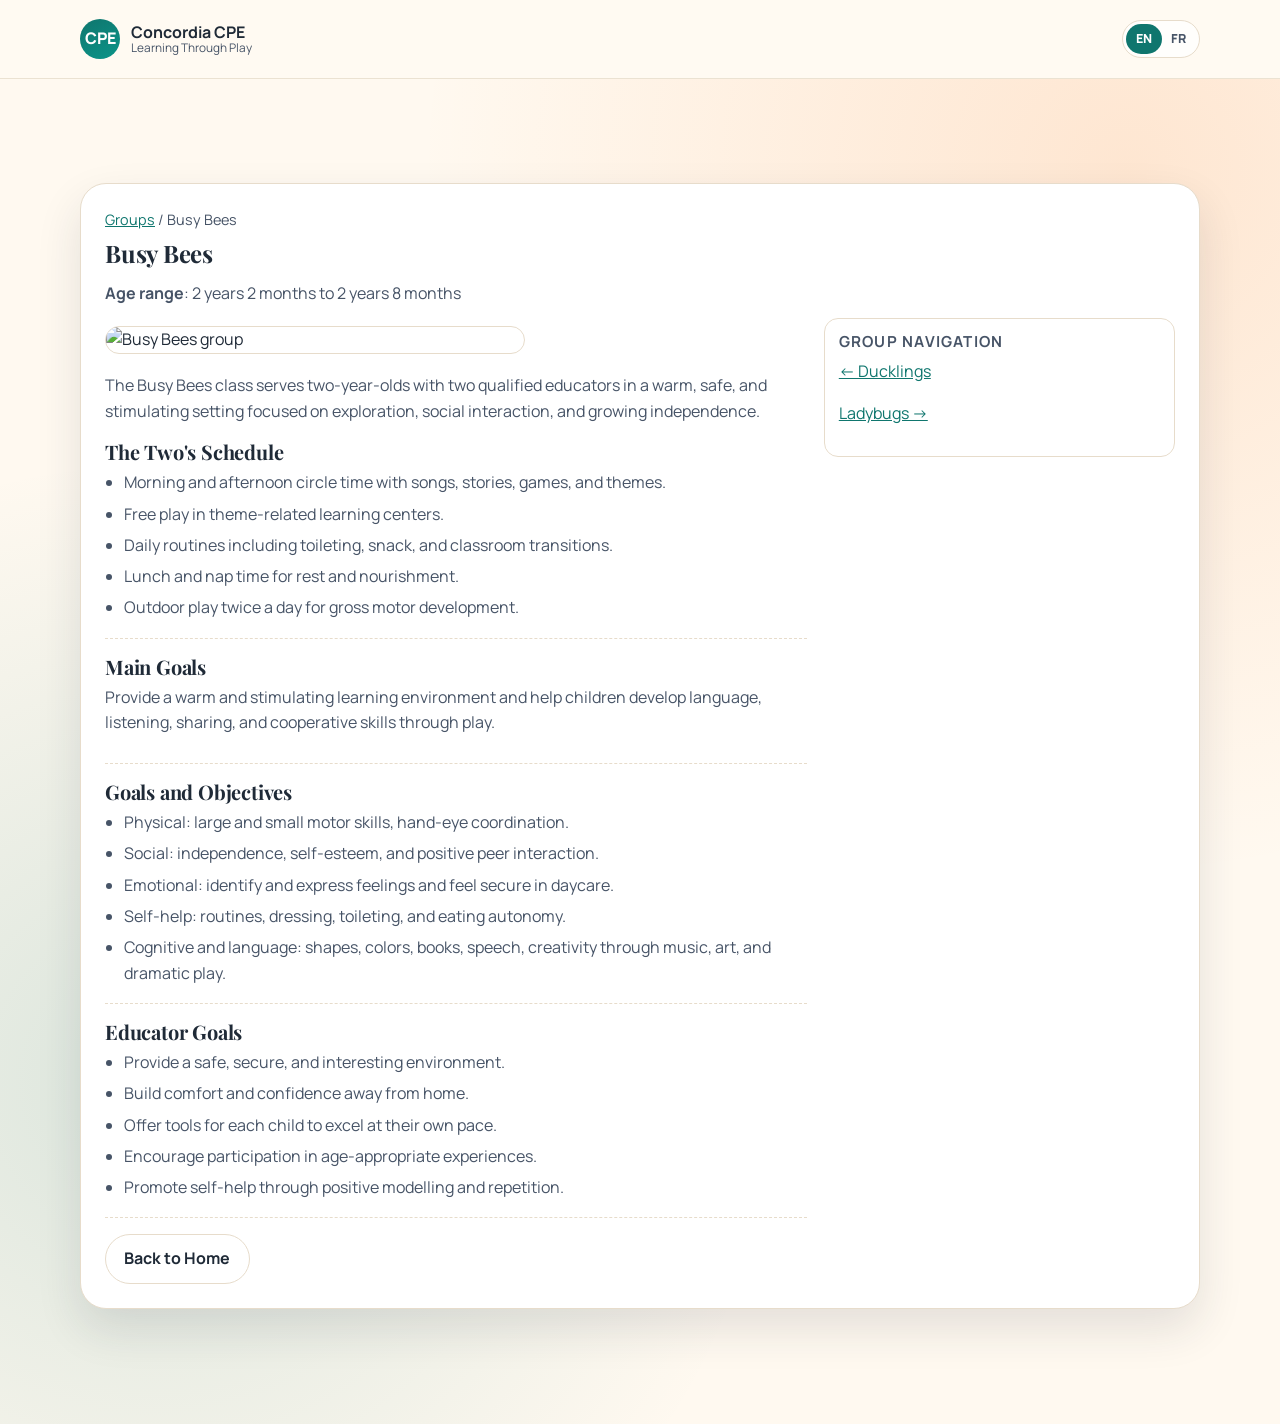
==== groups/busy-bees.html @ 6edb6fa4 "Initial website commit" ====
<!doctype html>
<html lang="en">
  <head>
    <meta charset="UTF-8" />
    <meta name="viewport" content="width=device-width, initial-scale=1.0" />
    <meta
      name="description"
      content="Concordia CPE group details and age information."
    />
    <title>Busy Bees | Concordia CPE</title>
    <link rel="preconnect" href="https://fonts.googleapis.com" />
    <link rel="preconnect" href="https://fonts.gstatic.com" crossorigin />
    <link
      href="https://fonts.googleapis.com/css2?family=Manrope:wght@400;500;700;800&family=Playfair+Display:wght@600;700&display=swap"
      rel="stylesheet"
    />
    <link rel="stylesheet" href="../styles.css" />
  </head>
  <body data-group-id="busy-bees">
    <header class="site-header" id="top">
      <div class="container nav-wrap">
        <a class="brand" href="../index.html#top" aria-label="Concordia CPE home" data-i18n-aria-label="brandAriaLabel">
          <span class="brand-badge">CPE</span>
          <span class="brand-text">
            <strong>Concordia CPE</strong>
            <small data-i18n="brandTagline">Learning Through Play</small>
          </span>
        </a>

        <div class="header-controls">
          <div class="lang-toggle" role="group" aria-label="Language selector" data-i18n-aria-label="languageSelector">
            <button class="lang-btn is-active" type="button" data-lang="en">EN</button>
            <button class="lang-btn" type="button" data-lang="fr">FR</button>
          </div>
        </div>
      </div>
    </header>

    <main class="group-page-main">
      <section class="section">
        <div class="container group-page-wrap">
          <p class="group-breadcrumb">
            <a href="../index.html#groups">Groups</a> / <span id="groupBreadcrumbName">Busy Bees</span>
          </p>
          <h1 id="groupTitle">Busy Bees</h1>
          <p class="group-age"><strong id="groupAgeLabel">Age range</strong>: <span id="groupAge"></span></p>
          <div class="group-page-layout">
            <article class="group-main-column">
              <img id="groupImage" class="group-image" src="" alt="Busy Bees group" loading="lazy" />
              <p id="groupDescription"></p>
              <div id="groupSections" class="group-sections"></div>
              <a id="backHomeLink" class="btn btn-ghost" href="../index.html#groups">Back to Home</a>
            </article>

            <aside class="group-side-column">
              <section class="group-side-card">
                <h3 id="groupNavTitle">Group navigation</h3>
                <p><a id="prevGroupLink" href="#"></a></p>
                <p><a id="nextGroupLink" href="#"></a></p>
              </section>
            </aside>
          </div>
        </div>
      </section>
    </main>

    <script src="../group-page.js"></script>
  </body>
</html>
---- styles.css ----
:root {
  --bg: #fff9f0;
  --surface: #ffffff;
  --surface-alt: #f7f2ea;
  --ink: #1f2a37;
  --ink-soft: #475467;
  --accent: #0f766e;
  --accent-2: #f97316;
  --border: #e7dccb;
  --shadow: 0 20px 45px rgba(31, 42, 55, 0.12);
  --radius-lg: 26px;
  --radius-md: 16px;
  --max-width: 1120px;
}

* {
  box-sizing: border-box;
}

html {
  scroll-behavior: smooth;
}

body {
  margin: 0;
  font-family: "Manrope", "Segoe UI", sans-serif;
  color: var(--ink);
  background:
    radial-gradient(circle at 88% 12%, rgba(249, 115, 22, 0.14), transparent 42%),
    radial-gradient(circle at 12% 76%, rgba(15, 118, 110, 0.15), transparent 40%),
    var(--bg);
  line-height: 1.6;
}

img {
  display: block;
  width: 100%;
  max-width: 100%;
}

a {
  color: var(--accent);
}

h1,
h2,
h3 {
  margin: 0 0 0.55em;
  line-height: 1.15;
}

h1,
h2 {
  font-family: "Playfair Display", Georgia, serif;
  letter-spacing: -0.01em;
}

p {
  margin: 0 0 1rem;
  color: var(--ink-soft);
}

.container {
  width: min(100% - 2rem, var(--max-width));
  margin-inline: auto;
}

.skip-link {
  position: absolute;
  left: -999px;
  top: 0;
}

.skip-link:focus {
  left: 1rem;
  top: 1rem;
  background: var(--accent);
  color: #fff;
  border-radius: 8px;
  padding: 0.5rem 0.75rem;
  z-index: 99;
}

.site-header {
  position: sticky;
  top: 0;
  z-index: 20;
  backdrop-filter: blur(12px);
  background: color-mix(in srgb, var(--bg) 85%, white 15%);
  border-bottom: 1px solid rgba(231, 220, 203, 0.8);
}

.nav-wrap {
  display: flex;
  align-items: center;
  justify-content: space-between;
  gap: 1rem;
  min-height: 78px;
}

.header-controls {
  display: flex;
  align-items: center;
  gap: 0.75rem;
  margin-left: auto;
}

.lang-toggle {
  display: inline-flex;
  align-items: center;
  border: 1px solid var(--border);
  border-radius: 999px;
  padding: 0.2rem;
  background: rgba(255, 255, 255, 0.8);
}

.lang-btn {
  border: 0;
  background: transparent;
  border-radius: 999px;
  padding: 0.3rem 0.6rem;
  font: inherit;
  font-size: 0.78rem;
  font-weight: 800;
  color: var(--ink-soft);
  cursor: pointer;
}

.lang-btn.is-active {
  background: var(--accent);
  color: #fff;
}

.brand {
  display: flex;
  align-items: center;
  gap: 0.7rem;
  text-decoration: none;
  color: var(--ink);
}

.brand-badge {
  width: 40px;
  aspect-ratio: 1;
  border-radius: 50%;
  display: grid;
  place-items: center;
  font-weight: 800;
  color: white;
  background: linear-gradient(155deg, var(--accent), #0b9488);
}

.brand-text {
  display: flex;
  flex-direction: column;
  line-height: 1.1;
}

.brand-text small {
  font-size: 0.74rem;
  color: var(--ink-soft);
}

.site-nav {
  display: flex;
  align-items: center;
  gap: 1.2rem;
  margin-left: 0.2rem;
}

.site-nav a {
  text-decoration: none;
  color: var(--ink);
  font-weight: 600;
  position: relative;
}

.site-nav a::after {
  content: "";
  position: absolute;
  left: 0;
  bottom: -4px;
  width: 100%;
  height: 2px;
  transform: scaleX(0);
  transform-origin: left;
  background: var(--accent-2);
  transition: transform 0.25s;
}

.site-nav a:hover::after,
.site-nav a:focus-visible::after {
  transform: scaleX(1);
}

.menu-toggle {
  display: none;
  border: 0;
  background: transparent;
  cursor: pointer;
  width: 44px;
}

.menu-toggle span {
  display: block;
  width: 26px;
  height: 2px;
  background: var(--ink);
  margin: 6px auto;
}

.hero {
  position: relative;
  overflow: clip;
  padding: 5.2rem 0 3.6rem;
}

.hero-bg-shape {
  position: absolute;
  border-radius: 999px;
  filter: blur(12px);
  opacity: 0.66;
}

.hero-bg-shape-a {
  width: 290px;
  height: 290px;
  background: #f5c56f;
  right: -60px;
  top: -40px;
}

.hero-bg-shape-b {
  width: 270px;
  height: 270px;
  background: #96d5ce;
  left: -70px;
  bottom: -130px;
}

.hero-grid {
  display: grid;
  grid-template-columns: 1fr 0.95fr;
  gap: 2rem;
  align-items: center;
}

.eyebrow {
  text-transform: uppercase;
  letter-spacing: 0.16em;
  font-size: 0.76rem;
  color: var(--accent);
  font-weight: 800;
  margin-bottom: 0.95rem;
}

.hero h1 {
  font-size: clamp(2rem, 4.5vw, 3.5rem);
  margin-bottom: 0.55rem;
}

.hero p {
  font-size: clamp(1rem, 1.2vw, 1.12rem);
  max-width: 55ch;
}

.hero-actions {
  margin-top: 1.45rem;
  display: flex;
  flex-wrap: wrap;
  gap: 0.75rem;
}

.btn {
  display: inline-block;
  border-radius: 999px;
  padding: 0.7rem 1.15rem;
  text-decoration: none;
  border: 1px solid transparent;
  font-weight: 700;
  transition: transform 0.22s ease, box-shadow 0.25s ease;
}

.btn:hover,
.btn:focus-visible {
  transform: translateY(-2px);
}

.btn-primary {
  background: linear-gradient(145deg, var(--accent), #0b9488);
  color: #fff;
  box-shadow: 0 8px 20px rgba(11, 148, 136, 0.3);
}

.btn-ghost {
  color: var(--ink);
  border-color: var(--border);
  background: rgba(255, 255, 255, 0.75);
}

.hero-note {
  margin-top: 1rem;
  font-size: 0.9rem;
}

.hero-media img {
  border-radius: var(--radius-lg);
  box-shadow: var(--shadow);
  border: 6px solid #fff;
}

.section {
  padding: 4rem 0;
}

.section-title {
  margin-bottom: 1.35rem;
}

.section-title h2 {
  font-size: clamp(1.7rem, 3.1vw, 2.5rem);
}

.section-grid {
  display: grid;
  grid-template-columns: repeat(3, minmax(0, 1fr));
  gap: 1rem;
}

.about-flow {
  display: grid;
  gap: 1rem;
  max-width: none;
}

.about-block {
  background: var(--surface);
  border: 1px solid var(--border);
  border-radius: var(--radius-md);
  box-shadow: var(--shadow);
  padding: 1.35rem;
}

.about-block h2 {
  font-size: clamp(1.7rem, 3.1vw, 2.5rem);
  margin-bottom: 0.75rem;
}

.about-block p,
.about-block li {
  color: var(--ink-soft);
}

.about-block .icon-list {
  margin-top: 0.5rem;
  padding-left: 1.25rem;
}

.about-block .icon-list li::before {
  content: none;
}
.card,
.group-card,
.contact-card,
.contact-form {
  background: var(--surface);
  border-radius: var(--radius-md);
  border: 1px solid var(--border);
  box-shadow: var(--shadow);
}

.card {
  padding: 1.35rem;
}

.icon-list {
  margin: 0;
  padding-left: 1.1rem;
}

.icon-list li {
  margin-bottom: 0.6rem;
  color: var(--ink-soft);
}

.section-parents .split {
  display: grid;
  grid-template-columns: 1fr 1fr;
  gap: 1.2rem;
  background: var(--surface-alt);
  border: 1px solid var(--border);
  border-radius: var(--radius-lg);
  padding: 1.35rem;
}

.parents-intro {
  margin-bottom: 1rem;
  font-weight: 600;
}

.parents-grid {
  display: grid;
  grid-template-columns: repeat(3, minmax(0, 1fr));
  gap: 1rem;
}

.parents-grid .card {
  padding: 1.2rem;
}

.inline-link {
  font-weight: 700;
  text-decoration-thickness: 2px;
}

.groups-grid {
  display: grid;
  grid-template-columns: repeat(3, minmax(0, 1fr));
  gap: 1rem;
}

.group-card {
  padding: 1.1rem;
}

.group-card h3 {
  margin-bottom: 0.35rem;
}

.group-link {
  display: inline-block;
  margin-top: 0.4rem;
  font-weight: 700;
  text-decoration-thickness: 2px;
}

.group-page-main {
  padding: 2.5rem 0 3.2rem;
}

.group-page-wrap {
  background: var(--surface);
  border: 1px solid var(--border);
  border-radius: var(--radius-lg);
  box-shadow: var(--shadow);
  padding: 1.5rem;
}

.group-page-layout {
  display: grid;
  grid-template-columns: minmax(0, 1.8fr) minmax(240px, 0.9fr);
  gap: 1.1rem;
  align-items: start;
}

.group-main-column {
  min-width: 0;
}

.group-side-column {
  position: sticky;
  top: 95px;
}

.group-side-card {
  background: #fff;
  border: 1px solid var(--border);
  border-radius: 14px;
  padding: 0.85rem;
  margin-bottom: 0.75rem;
}

.group-side-card h3 {
  font-size: 0.95rem;
  text-transform: uppercase;
  letter-spacing: 0.08em;
  margin-bottom: 0.55rem;
  color: var(--ink-soft);
}

#groupSectionNav {
  display: grid;
  gap: 0.35rem;
}

#groupSectionNav a {
  text-decoration: none;
  font-weight: 600;
}

.group-breadcrumb {
  font-size: 0.9rem;
  margin-bottom: 0.55rem;
}

.group-age {
  margin-bottom: 0.75rem;
}

.group-image {
  margin: 0.5rem 0 1.2rem;
  max-width: 420px;
  border-radius: 14px;
  border: 1px solid var(--border);
  background: #fff;
}

.group-sections {
  margin-top: 1rem;
}

.parent-page-wrap {
  max-width: 860px;
  background: var(--surface);
  border: 1px solid var(--border);
  border-radius: var(--radius-lg);
  box-shadow: var(--shadow);
  padding: 1.5rem;
}

.parent-page-content p {
  margin-bottom: 0.9rem;
}

.parent-page-links {
  display: flex;
  flex-wrap: wrap;
  gap: 0.65rem;
  margin: 1rem 0 1.15rem;
}

.faq-item {
  border: 1px solid var(--border);
  border-radius: 12px;
  padding: 0.85rem;
  margin-bottom: 0.7rem;
  background: #fff;
}

.faq-item h3 {
  font-size: 1rem;
  margin-bottom: 0.35rem;
}

.group-section-block {
  margin-bottom: 1rem;
  padding-bottom: 0.7rem;
  border-bottom: 1px dashed var(--border);
}

.group-section-block h2 {
  font-size: 1.25rem;
  margin-bottom: 0.45rem;
}

.group-section-block ul {
  margin: 0.4rem 0 0;
  padding-left: 1.2rem;
}

.group-section-block li {
  color: var(--ink-soft);
  margin-bottom: 0.35rem;
}

@media (max-width: 920px) {
  .group-page-layout {
    grid-template-columns: 1fr;
  }

  .group-side-column {
    position: static;
  }
}

.gallery-grid {
  display: grid;
  grid-template-columns: repeat(3, minmax(0, 1fr));
  gap: 0.85rem;
}

.gallery-filters {
  display: flex;
  flex-wrap: wrap;
  gap: 0.5rem;
  margin-bottom: 1rem;
}

.filter-btn {
  border: 1px solid var(--border);
  background: var(--surface);
  color: var(--ink);
  border-radius: 999px;
  padding: 0.45rem 0.85rem;
  font: inherit;
  font-size: 0.86rem;
  font-weight: 700;
  cursor: pointer;
  transition: transform 0.2s ease, background-color 0.2s ease;
}

.filter-btn:hover,
.filter-btn:focus-visible {
  transform: translateY(-1px);
}

.filter-btn.is-active {
  background: var(--accent);
  color: #fff;
  border-color: var(--accent);
}

.gallery-item {
  margin: 0;
  background: #fff;
  border: 1px solid var(--border);
  border-radius: 14px;
  overflow: hidden;
  box-shadow: var(--shadow);
  transition: transform 0.25s ease, opacity 0.25s ease;
}

.gallery-item.hidden {
  display: none;
}

.gallery-item img {
  border-radius: 14px;
  min-height: 220px;
  object-fit: cover;
  box-shadow: none;
}

.gallery-item figcaption {
  padding: 0.6rem 0.75rem 0.7rem;
  color: var(--ink-soft);
  font-size: 0.85rem;
  font-weight: 600;
}

.contact-grid {
  display: grid;
  grid-template-columns: 1.1fr 1fr;
  gap: 1rem;
}

.contact-card,
.contact-form {
  padding: 1.25rem;
}

.small-note {
  font-size: 0.9rem;
}

.contact-form {
  display: grid;
  gap: 0.55rem;
}

.contact-form input,
.contact-form textarea {
  border: 1px solid #d6c6af;
  border-radius: 12px;
  padding: 0.72rem 0.75rem;
  font: inherit;
  background: #fff;
}

.contact-form input:focus,
.contact-form textarea:focus {
  outline: 2px solid color-mix(in srgb, var(--accent) 55%, white);
  border-color: var(--accent);
}

.site-footer {
  padding: 1.4rem 0 2.2rem;
}

.footer-wrap {
  display: flex;
  justify-content: space-between;
  gap: 1rem;
  border-top: 1px dashed #d7c6af;
  padding-top: 1rem;
}

.footer-wrap p {
  margin: 0;
  font-size: 0.9rem;
}

.reveal {
  opacity: 0;
  transform: translateY(14px);
  transition: opacity 0.6s ease, transform 0.6s ease;
}

.reveal.visible {
  opacity: 1;
  transform: translateY(0);
}

.delay-1 {
  transition-delay: 0.14s;
}

.delay-2 {
  transition-delay: 0.24s;
}

.lang-slide {
  animation: lang-slide 0.32s ease;
}

@keyframes lang-slide {
  0% {
    opacity: 0.35;
    transform: translateX(14px);
  }

  100% {
    opacity: 1;
    transform: translateX(0);
  }
}

@media (max-width: 920px) {
  .hero-grid,
  .section-grid,
  .parents-grid,
  .groups-grid,
  .gallery-grid,
  .contact-grid,
  .section-parents .split {
    grid-template-columns: 1fr 1fr;
  }

  .hero {
    padding-top: 4.2rem;
  }
}

@media (max-width: 700px) {
  .header-controls {
    margin-left: 0;
  }

  .menu-toggle {
    display: block;
  }

  .site-nav {
    position: absolute;
    left: 1rem;
    right: 1rem;
    top: calc(100% + 0.5rem);
    display: none;
    flex-direction: column;
    align-items: flex-start;
    padding: 0.9rem;
    border-radius: 14px;
    border: 1px solid var(--border);
    background: color-mix(in srgb, white 95%, var(--bg));
    box-shadow: var(--shadow);
  }

  .site-nav.open {
    display: flex;
  }

  .hero-grid,
  .section-grid,
  .parents-grid,
  .groups-grid,
  .gallery-grid,
  .contact-grid,
  .section-parents .split {
    grid-template-columns: 1fr;
  }

  .hero h1 {
    font-size: clamp(1.8rem, 9vw, 2.5rem);
  }
}

@media (prefers-reduced-motion: reduce) {
  html {
    scroll-behavior: auto;
  }

  * {
    animation: none !important;
    transition: none !important;
  }
}
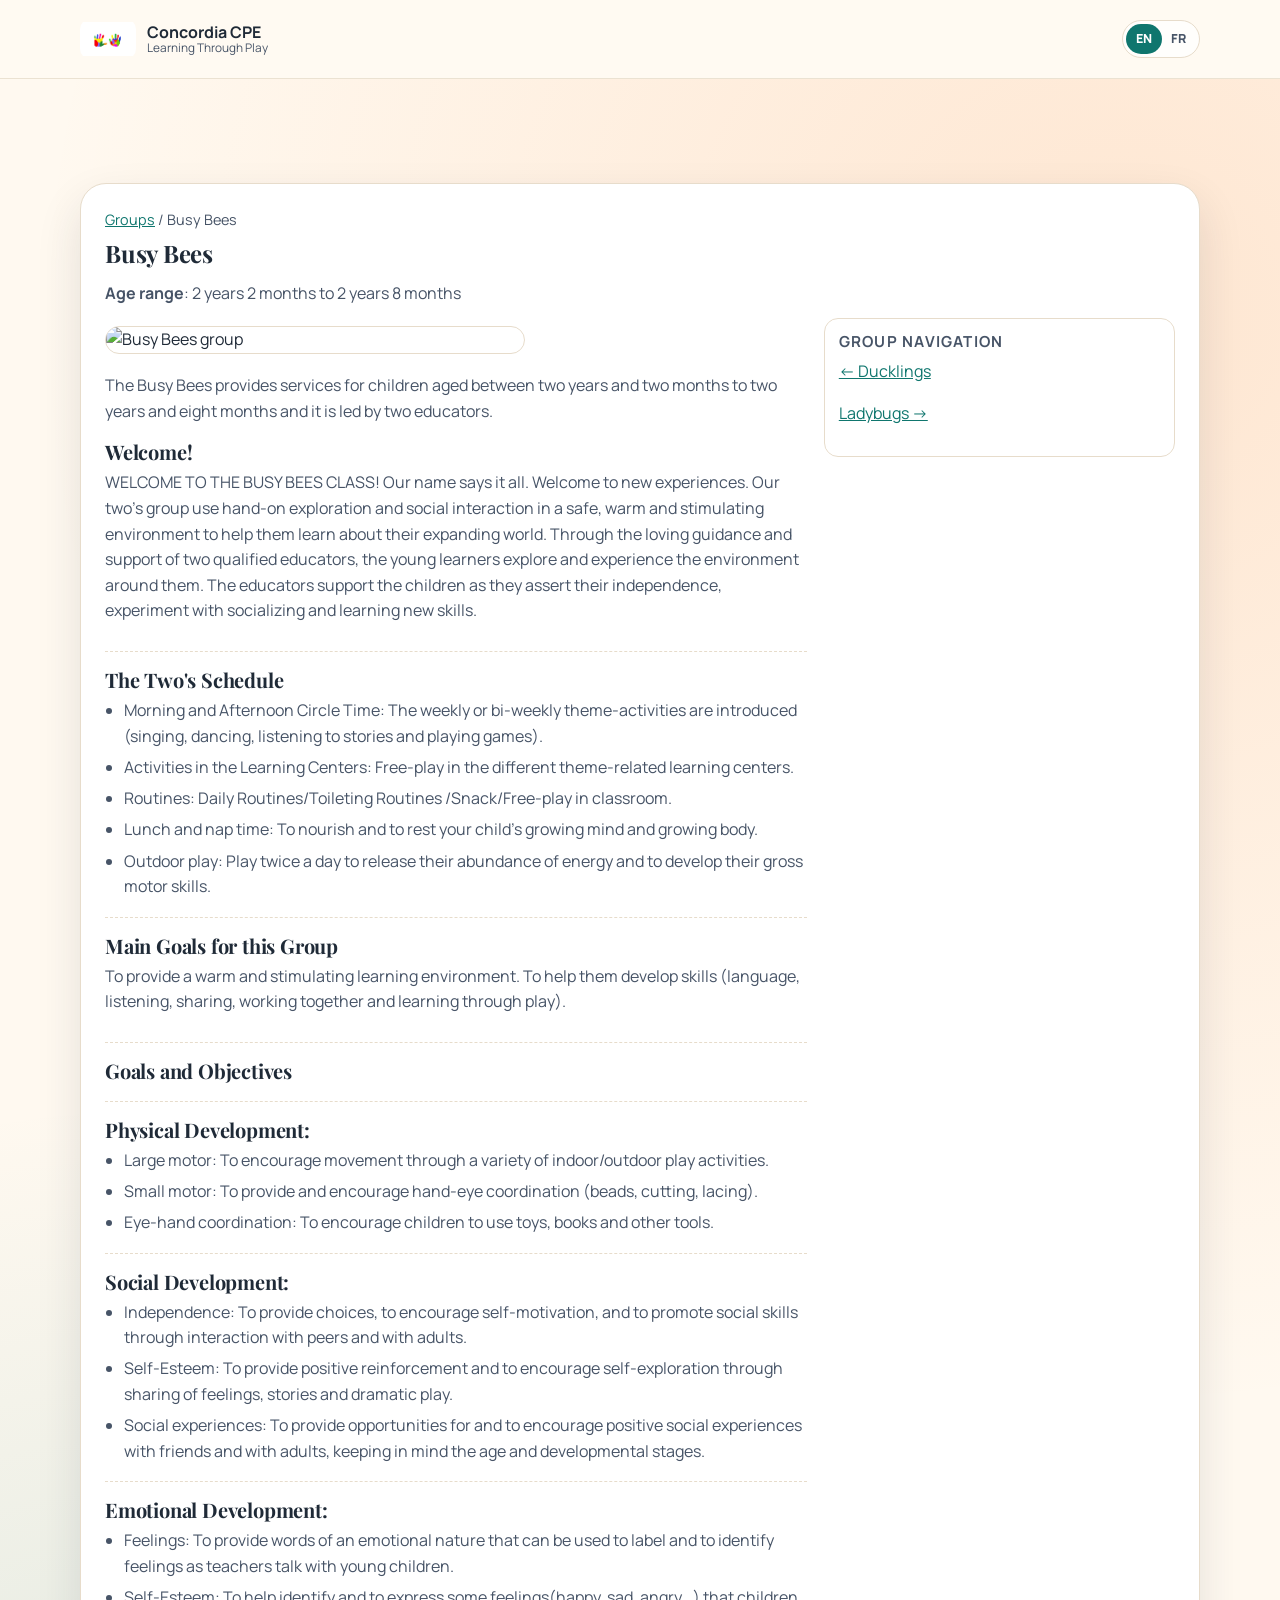
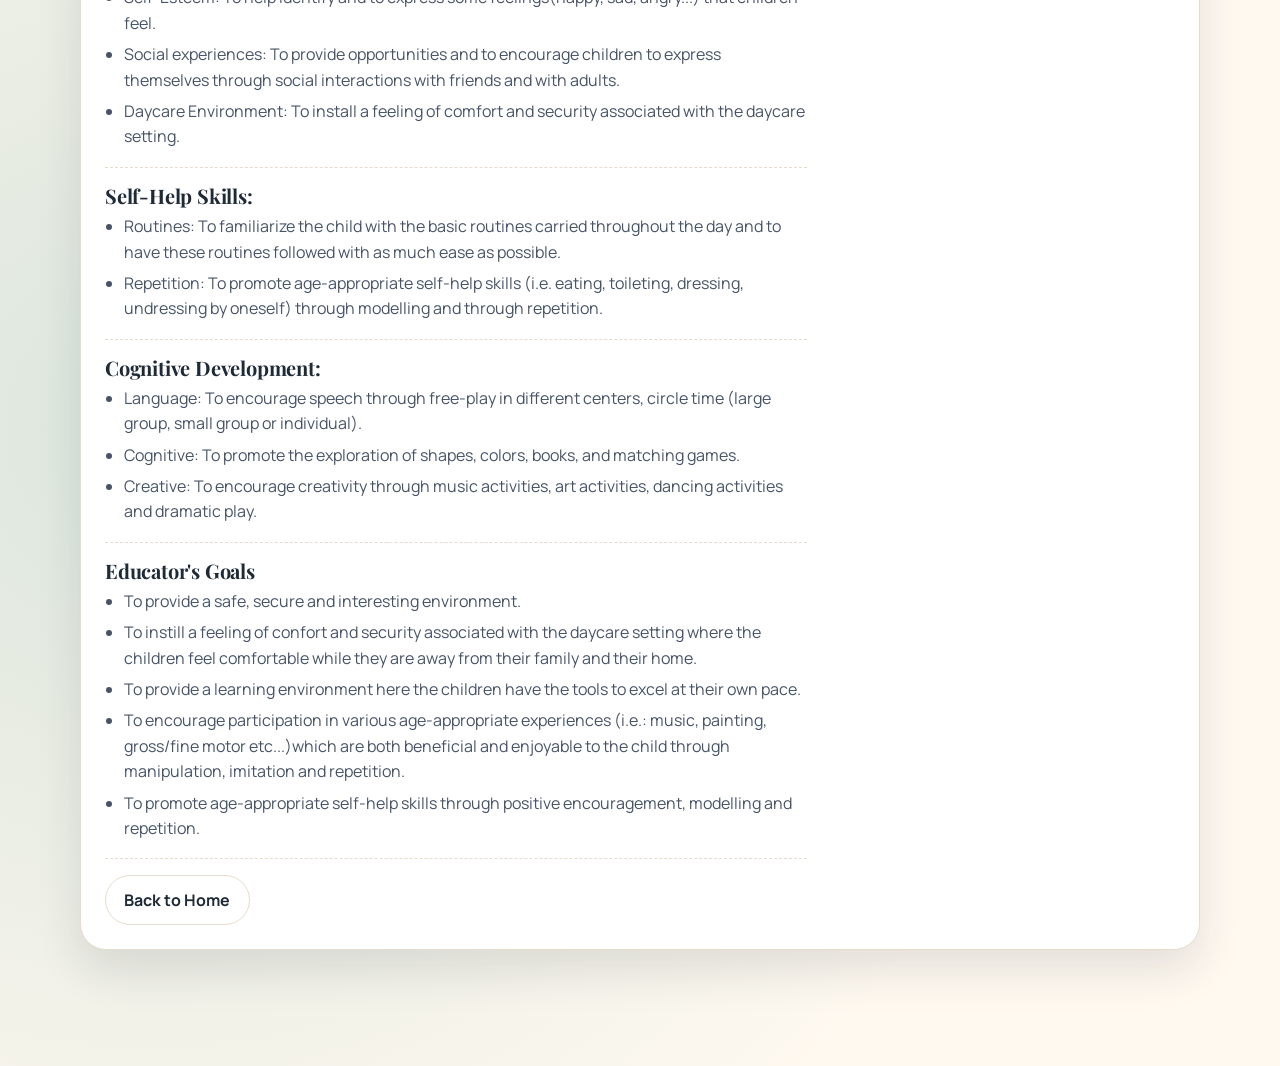
==== commit 3ddb8c95: "Fix logo display on all group and parent pages" ====
--- a/groups/busy-bees.html
+++ b/groups/busy-bees.html
@@ -20,7 +20,9 @@
     <header class="site-header" id="top">
       <div class="container nav-wrap">
         <a class="brand" href="../index.html#top" aria-label="Concordia CPE home" data-i18n-aria-label="brandAriaLabel">
-          <span class="brand-badge">CPE</span>
+          <span class="brand-badge">
+            <img src="../images/logo/Small hand_logo-01.jpg" alt="" class="brand-logo-image" />
+          </span>
           <span class="brand-text">
             <strong>Concordia CPE</strong>
             <small data-i18n="brandTagline">Learning Through Play</small>
--- a/styles.css
+++ b/styles.css
@@ -140,14 +140,18 @@
 }
 
 .brand-badge {
-  width: 40px;
-  aspect-ratio: 1;
-  border-radius: 50%;
-  display: grid;
-  place-items: center;
-  font-weight: 800;
-  color: white;
-  background: linear-gradient(155deg, var(--accent), #0b9488);
+  width: 56px;
+  height: 40px;
+  display: block;
+  overflow: hidden;
+  border-radius: 10px;
+  background: transparent;
+}
+
+.brand-logo-image {
+  width: 100%;
+  height: 100%;
+  object-fit: contain;
 }
 
 .brand-text {
@@ -351,6 +355,30 @@
   color: var(--ink-soft);
 }
 
+.about-block .mission-lead {
+  font-family: "Playfair Display", Georgia, serif;
+  font-size: clamp(1.2rem, 2.1vw, 1.45rem);
+  line-height: 1.3;
+  color: var(--ink);
+  margin-bottom: 0.65rem;
+}
+
+.about-block .mission-context {
+  margin-bottom: 0.9rem;
+}
+
+.about-block .mission-bullets {
+  margin: 0;
+  padding-left: 1.2rem;
+  list-style: disc;
+  display: grid;
+  gap: 0.5rem;
+}
+
+.about-block .mission-bullets li {
+  margin: 0;
+}
+
 .about-block .icon-list {
   margin-top: 0.5rem;
   padding-left: 1.25rem;
@@ -624,6 +652,15 @@
   display: none;
 }
 
+.gallery-open {
+  display: block;
+  width: 100%;
+  border: 0;
+  padding: 0;
+  background: transparent;
+  cursor: zoom-in;
+}
+
 .gallery-item img {
   border-radius: 14px;
   min-height: 220px;
@@ -631,11 +668,80 @@
   box-shadow: none;
 }
 
+.gallery-open:focus-visible {
+  outline: 3px solid color-mix(in srgb, var(--accent) 45%, white);
+  outline-offset: 2px;
+}
+
 .gallery-item figcaption {
   padding: 0.6rem 0.75rem 0.7rem;
   color: var(--ink-soft);
   font-size: 0.85rem;
   font-weight: 600;
+}
+
+body.lightbox-open {
+  overflow: hidden;
+}
+
+.gallery-lightbox {
+  position: fixed;
+  inset: 0;
+  z-index: 80;
+  display: none;
+}
+
+.gallery-lightbox.is-open {
+  display: grid;
+  place-items: center;
+}
+
+.gallery-lightbox-backdrop {
+  position: absolute;
+  inset: 0;
+  background: rgba(19, 27, 36, 0.78);
+}
+
+.gallery-lightbox-dialog {
+  position: relative;
+  z-index: 1;
+  width: min(92vw, 1080px);
+  max-height: 88vh;
+  background: #fff;
+  border: 1px solid var(--border);
+  border-radius: 16px;
+  box-shadow: var(--shadow);
+  padding: 0.8rem 0.8rem 0.65rem;
+  display: grid;
+  gap: 0.55rem;
+}
+
+.gallery-lightbox-dialog img {
+  width: 100%;
+  max-height: calc(88vh - 110px);
+  object-fit: contain;
+  border-radius: 12px;
+  background: #f2f2f2;
+}
+
+.gallery-lightbox-dialog p {
+  margin: 0;
+  font-size: 0.9rem;
+}
+
+.gallery-lightbox-close {
+  position: absolute;
+  top: 0.35rem;
+  right: 0.35rem;
+  width: 34px;
+  height: 34px;
+  border: 1px solid var(--border);
+  border-radius: 999px;
+  background: #fff;
+  color: var(--ink);
+  font-size: 1.35rem;
+  line-height: 1;
+  cursor: pointer;
 }
 
 .contact-grid {
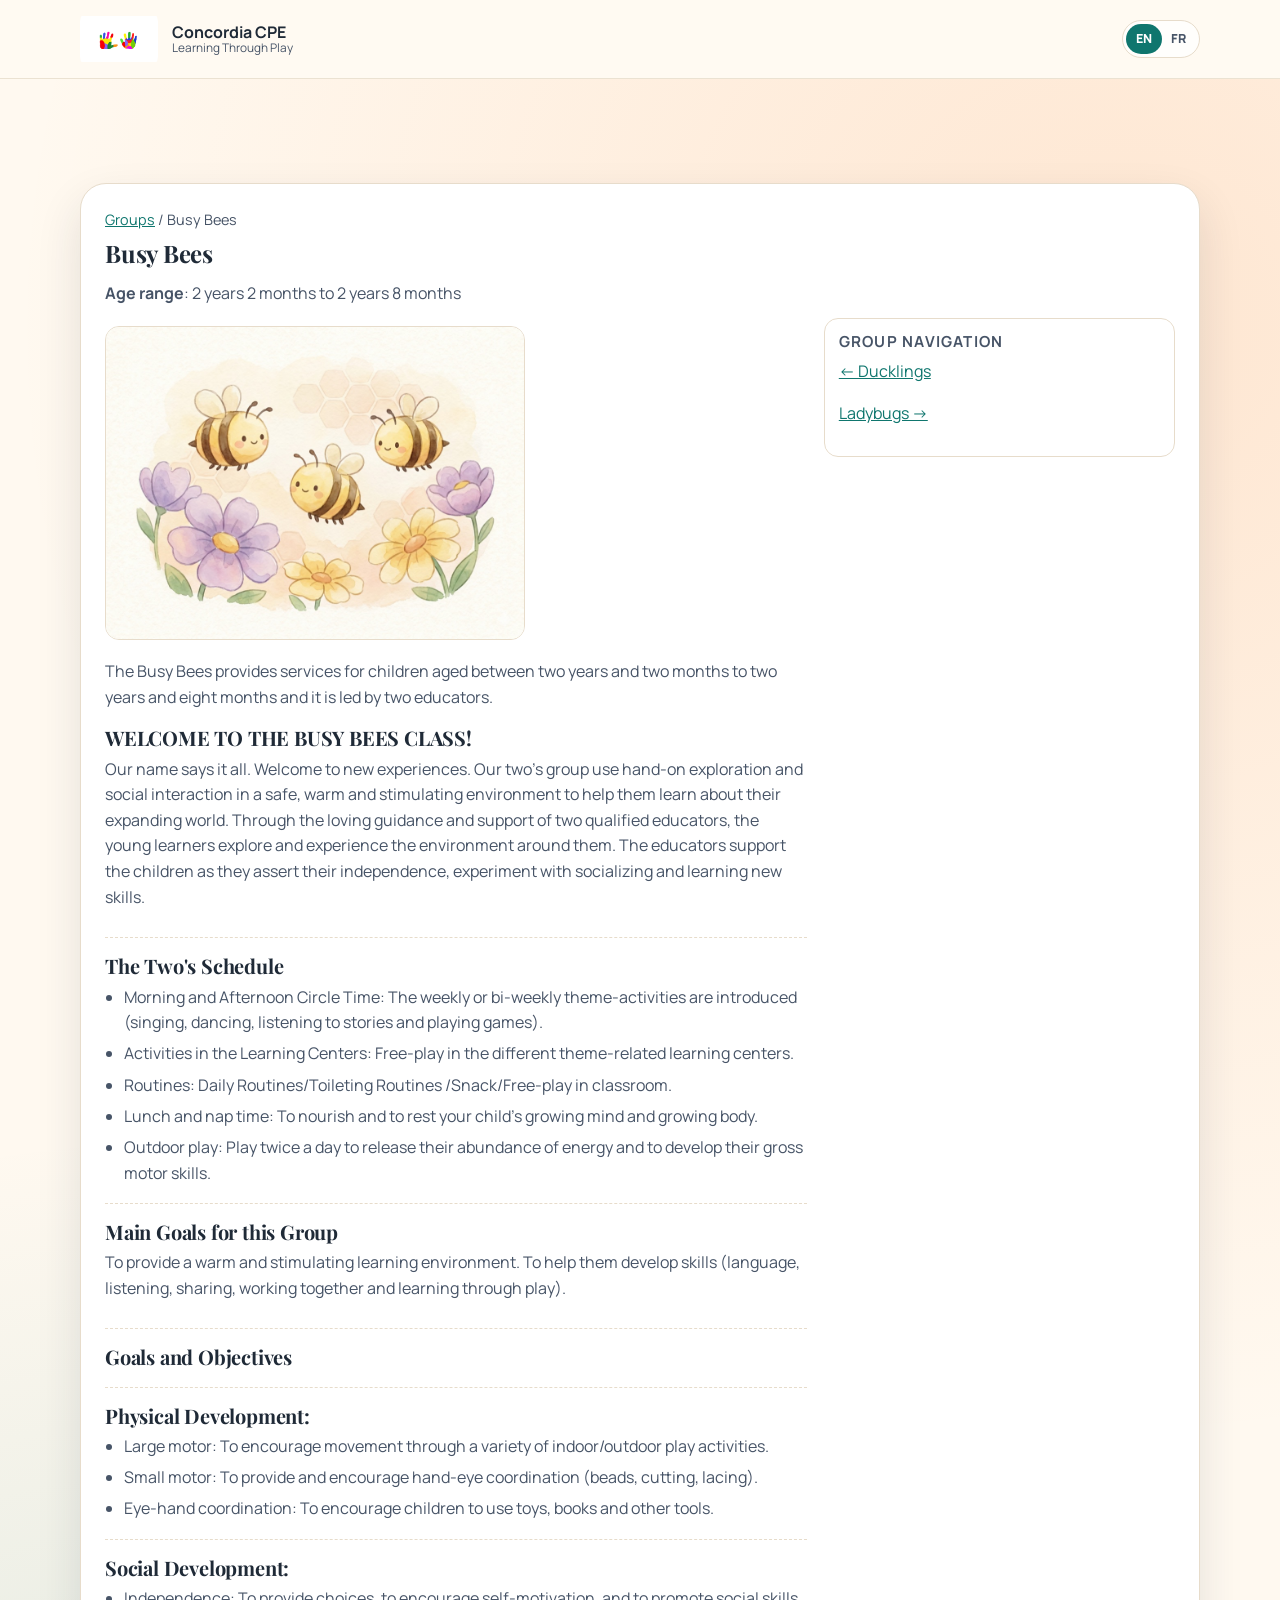
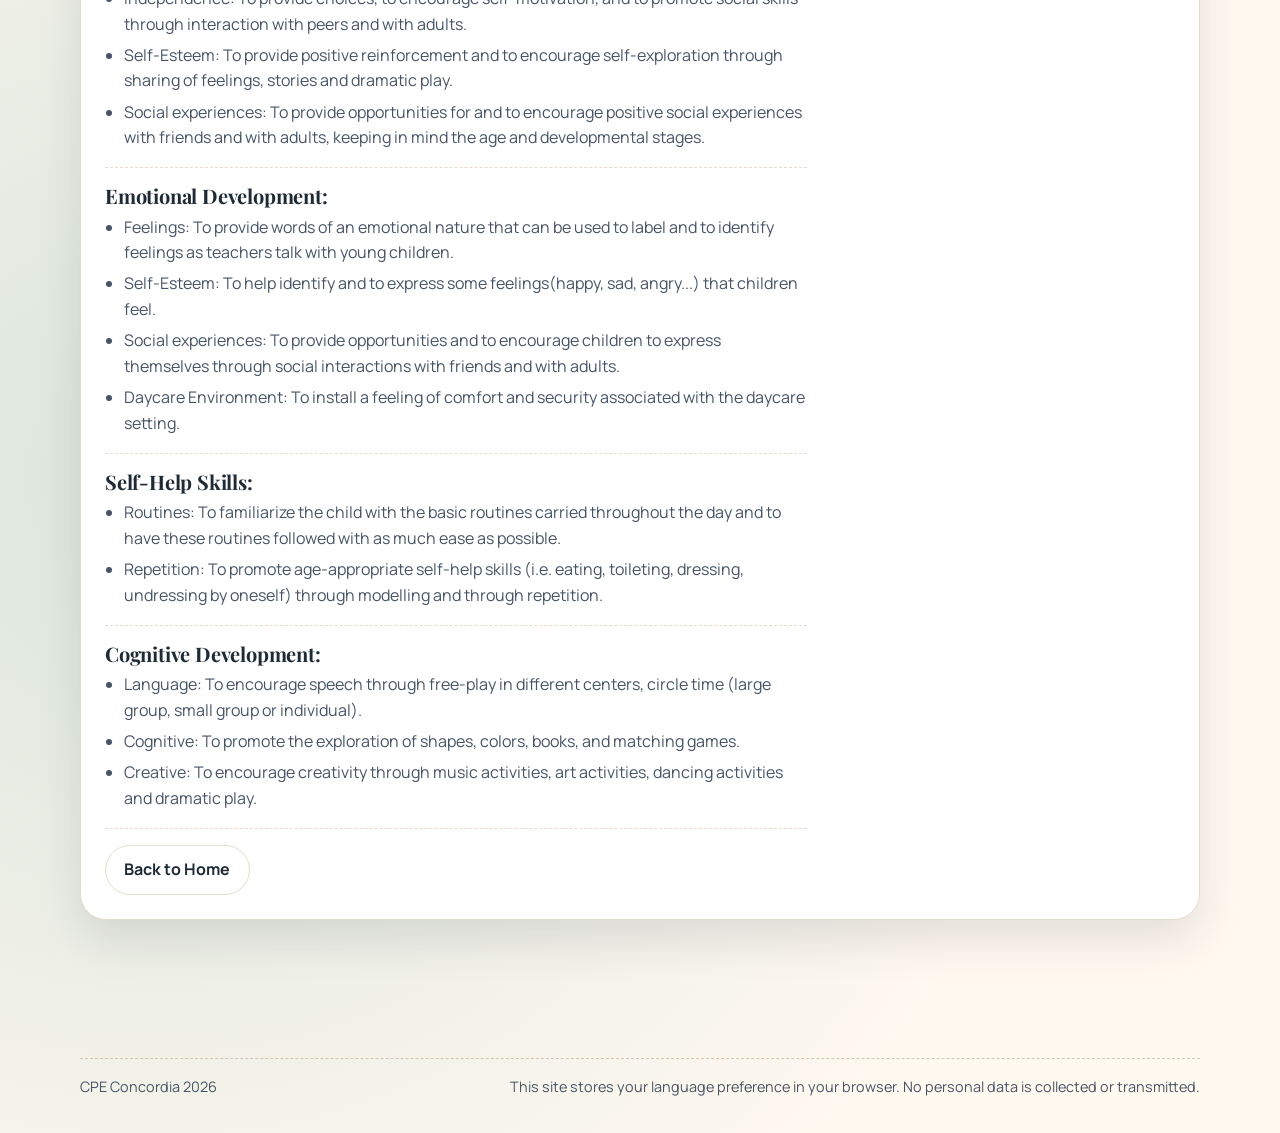
==== commit 62ff770b: "Add privacy notice to footer across all pages Informs visitors that only their language preference i" ====
--- a/groups/busy-bees.html
+++ b/groups/busy-bees.html
@@ -66,6 +66,13 @@
       </section>
     </main>
 
+    <footer class="site-footer">
+      <div class="container footer-wrap">
+        <p>CPE Concordia 2026</p>
+        <p data-i18n="footerPrivacy">This site stores your language preference in your browser. No personal data is collected or transmitted.</p>
+      </div>
+    </footer>
+
     <script src="../group-page.js"></script>
   </body>
 </html>
--- a/styles.css
+++ b/styles.css
@@ -134,14 +134,14 @@
 .brand {
   display: flex;
   align-items: center;
-  gap: 0.7rem;
+  gap: 0.9rem;
   text-decoration: none;
   color: var(--ink);
 }
 
 .brand-badge {
-  width: 56px;
-  height: 40px;
+  width: 78px;
+  height: 56px;
   display: block;
   overflow: hidden;
   border-radius: 10px;
@@ -448,6 +448,18 @@
 }
 
 .group-card {
+  padding: 0;
+  overflow: hidden;
+}
+
+.group-card-thumb {
+  width: 100%;
+  aspect-ratio: 4 / 3;
+  object-fit: cover;
+  display: block;
+}
+
+.group-card-body {
   padding: 1.1rem;
 }
 
@@ -759,24 +771,8 @@
   font-size: 0.9rem;
 }
 
-.contact-form {
-  display: grid;
-  gap: 0.55rem;
-}
-
-.contact-form input,
-.contact-form textarea {
-  border: 1px solid #d6c6af;
-  border-radius: 12px;
-  padding: 0.72rem 0.75rem;
-  font: inherit;
-  background: #fff;
-}
-
-.contact-form input:focus,
-.contact-form textarea:focus {
-  outline: 2px solid color-mix(in srgb, var(--accent) 55%, white);
-  border-color: var(--accent);
+.section-contact .btn {
+  margin-top: 0.25rem;
 }
 
 .site-footer {
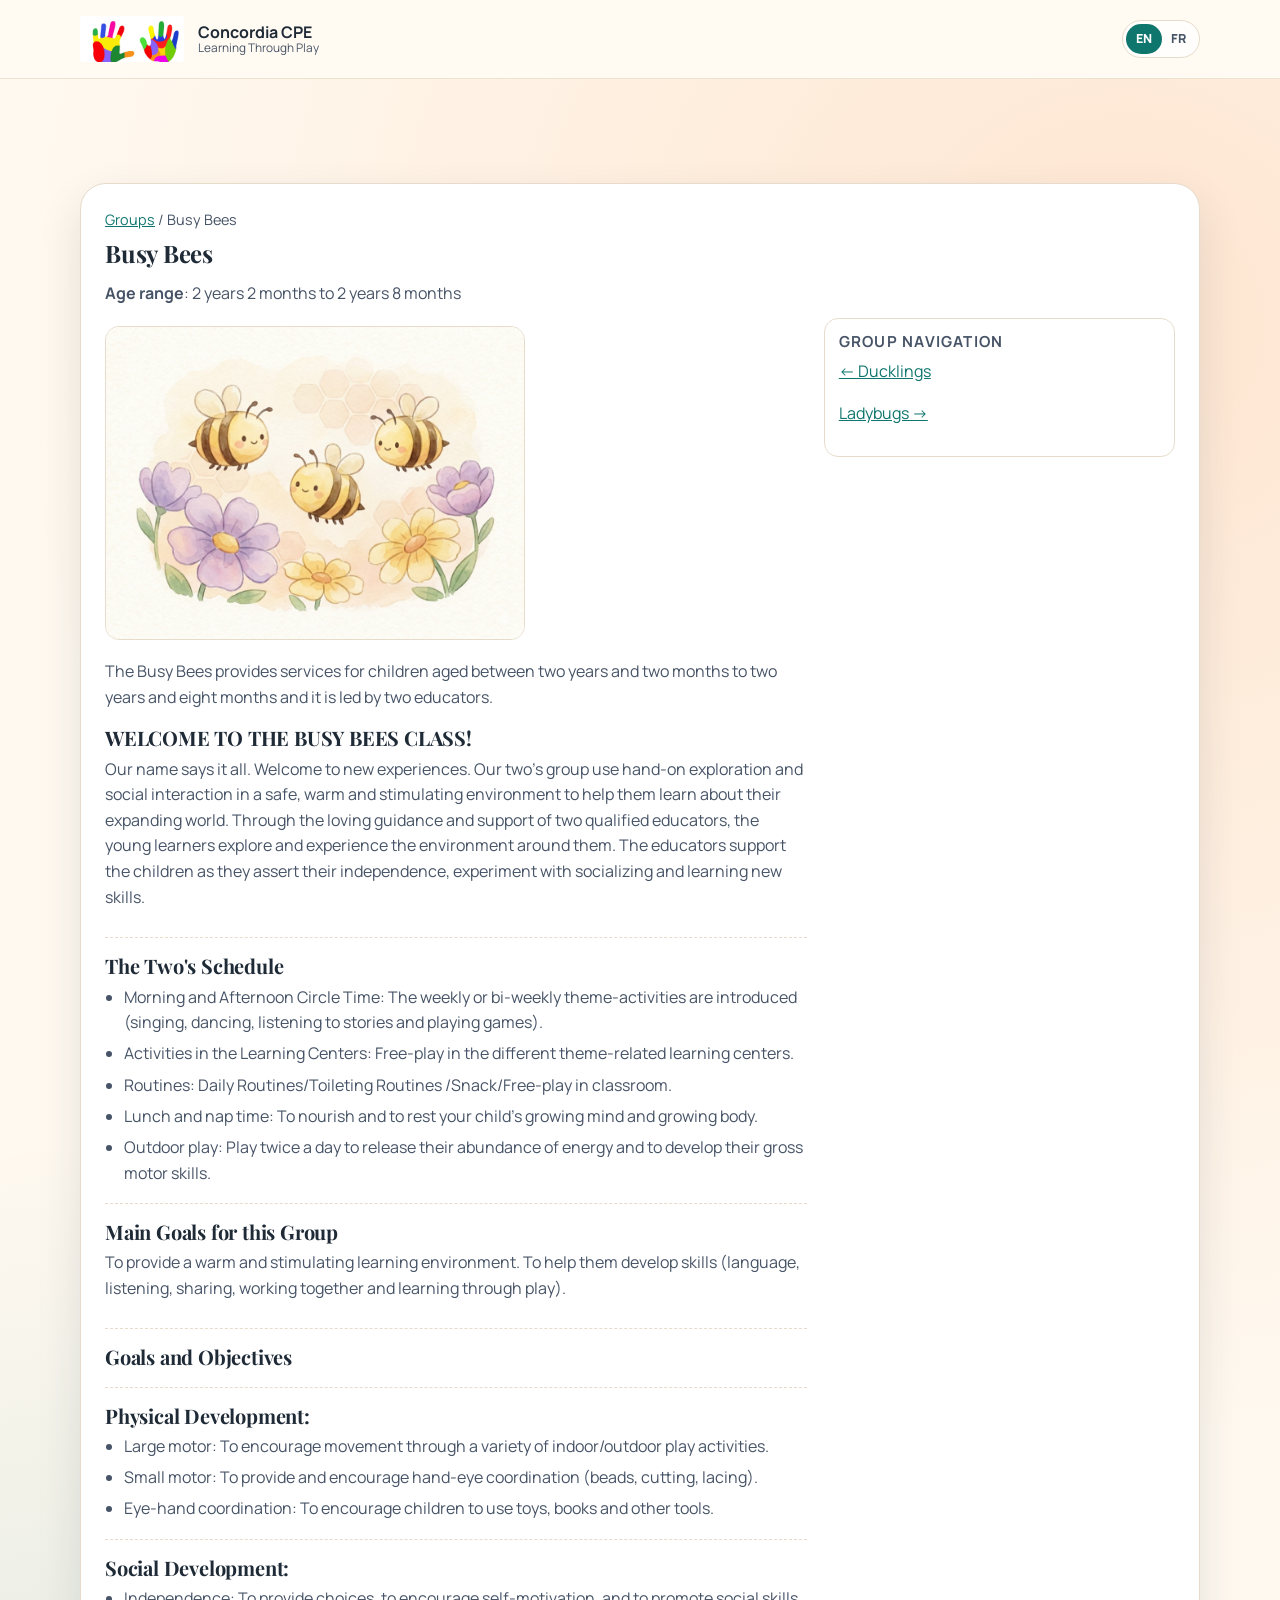
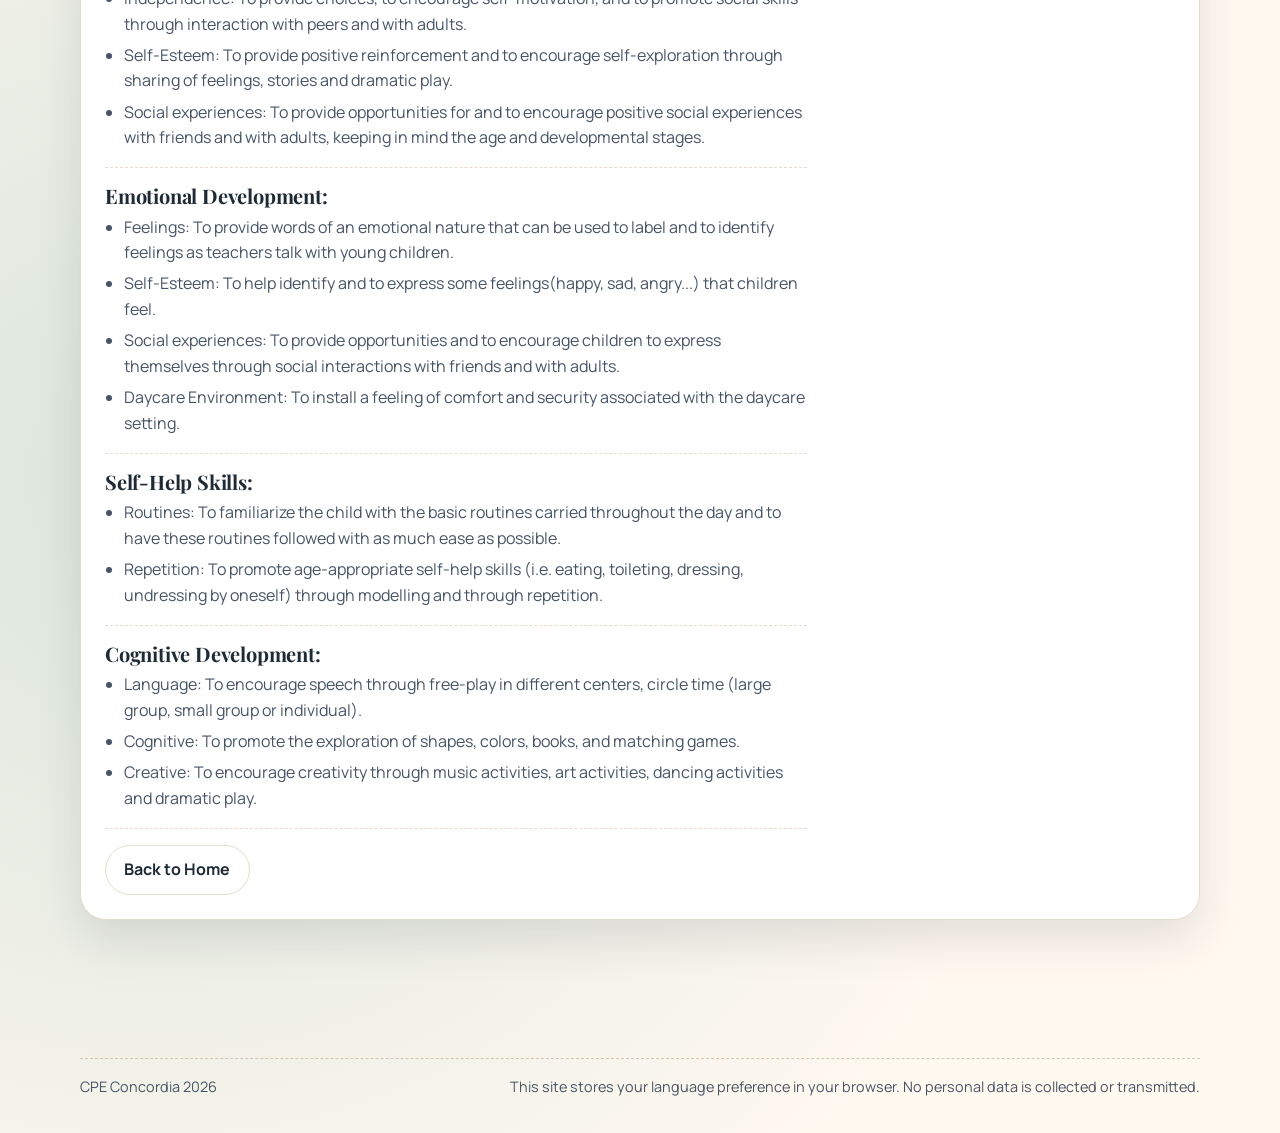
==== commit 266a2b8b: "Crop logo to remove white padding and increase badge size Co-Authored-By: Claude Sonnet 4.6 <noreply" ====
--- a/groups/busy-bees.html
+++ b/groups/busy-bees.html
@@ -21,7 +21,7 @@
       <div class="container nav-wrap">
         <a class="brand" href="../index.html#top" aria-label="Concordia CPE home" data-i18n-aria-label="brandAriaLabel">
           <span class="brand-badge">
-            <img src="../images/logo/Small hand_logo-01.jpg" alt="" class="brand-logo-image" />
+            <img src="../images/logo/hands-logo.jpg" alt="" class="brand-logo-image" />
           </span>
           <span class="brand-text">
             <strong>Concordia CPE</strong>
--- a/styles.css
+++ b/styles.css
@@ -140,8 +140,8 @@
 }
 
 .brand-badge {
-  width: 78px;
-  height: 56px;
+  width: 104px;
+  height: 58px;
   display: block;
   overflow: hidden;
   border-radius: 10px;
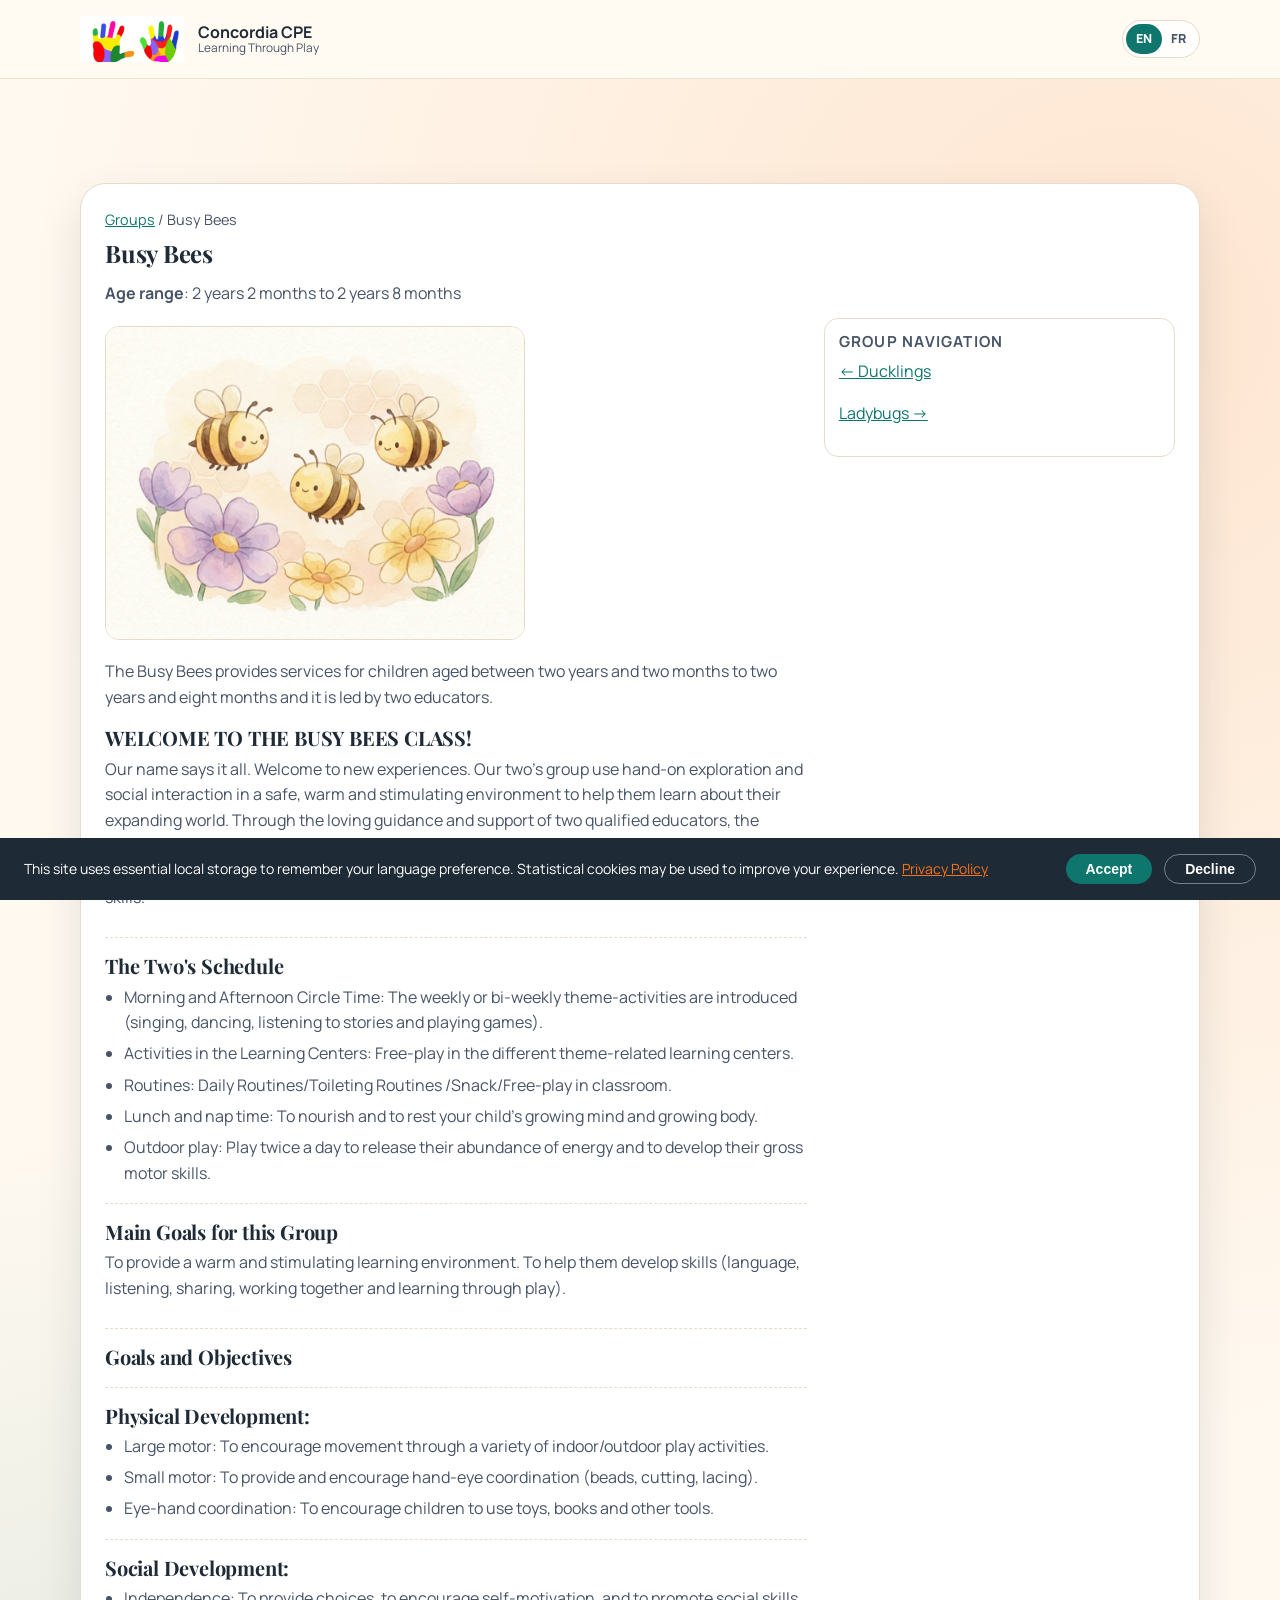
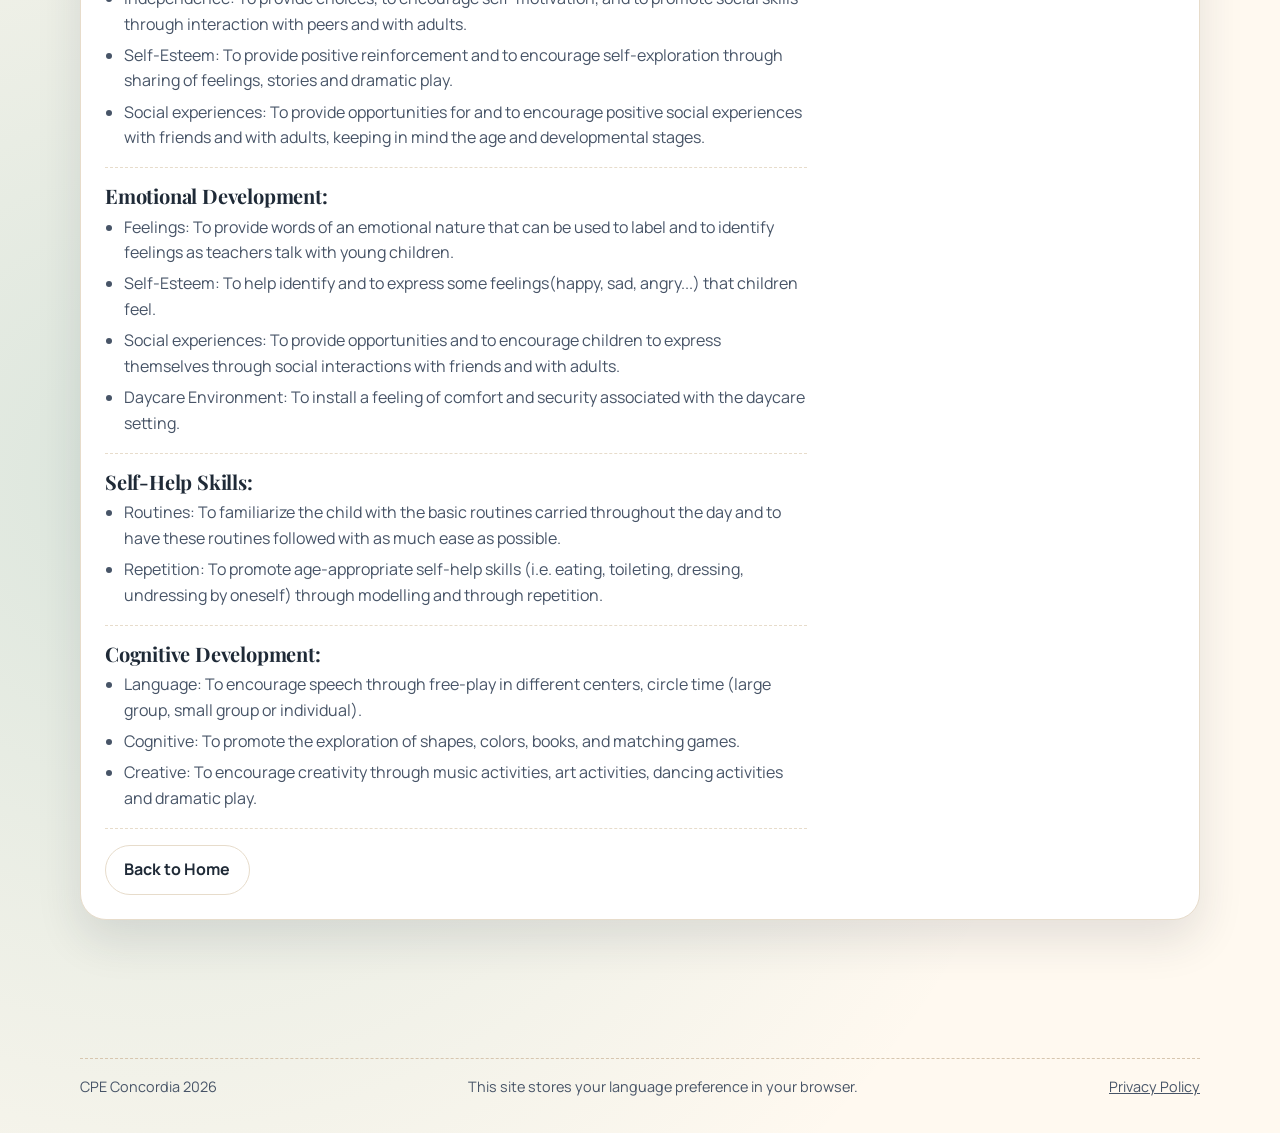
==== commit fe0cdb03: "Add Loi 25 privacy policy PDF, cookie consent banner, and fix footer - Host privacy policy PDF at do" ====
--- a/groups/busy-bees.html
+++ b/groups/busy-bees.html
@@ -69,10 +69,12 @@
     <footer class="site-footer">
       <div class="container footer-wrap">
         <p>CPE Concordia 2026</p>
-        <p data-i18n="footerPrivacy">This site stores your language preference in your browser. No personal data is collected or transmitted.</p>
+        <p data-i18n="footerPrivacy">This site stores your language preference in your browser.</p>
+        <a class="footer-privacy-link" href="../documents/privacy-policy.pdf" data-i18n="footerPrivacyLink" target="_blank" rel="noreferrer">Privacy Policy</a>
       </div>
     </footer>
 
     <script src="../group-page.js"></script>
+    <script src="../cookie-banner.js"></script>
   </body>
 </html>
--- a/styles.css
+++ b/styles.css
@@ -792,6 +792,76 @@
   font-size: 0.9rem;
 }
 
+.footer-privacy-link {
+  font-size: 0.9rem;
+  color: var(--ink-soft);
+  text-decoration: underline;
+  white-space: nowrap;
+}
+
+.footer-privacy-link:hover {
+  color: var(--accent);
+}
+
+#cookie-banner {
+  position: fixed;
+  bottom: 0;
+  left: 0;
+  right: 0;
+  background: var(--ink);
+  color: #fff;
+  padding: 1rem 1.5rem;
+  display: flex;
+  align-items: center;
+  gap: 1.5rem;
+  z-index: 9999;
+  flex-wrap: wrap;
+}
+
+.cookie-banner-text {
+  margin: 0;
+  flex: 1;
+  font-size: 0.875rem;
+  color: #fff;
+  min-width: 200px;
+}
+
+.cookie-banner-text a {
+  color: var(--accent-2);
+  text-decoration: underline;
+}
+
+.cookie-banner-actions {
+  display: flex;
+  gap: 0.75rem;
+  flex-shrink: 0;
+}
+
+.cookie-btn {
+  padding: 0.45rem 1.25rem;
+  border-radius: 999px;
+  border: none;
+  cursor: pointer;
+  font-size: 0.875rem;
+  font-weight: 600;
+  line-height: 1;
+}
+
+.cookie-btn-accept {
+  background: var(--accent);
+  color: #fff;
+}
+
+.cookie-btn-decline {
+  background: transparent;
+  color: #fff;
+  border: 1px solid rgba(255, 255, 255, 0.4);
+}
+
+.cookie-btn-decline:hover {
+  border-color: rgba(255, 255, 255, 0.8);
+}
+
 .reveal {
   opacity: 0;
   transform: translateY(14px);
